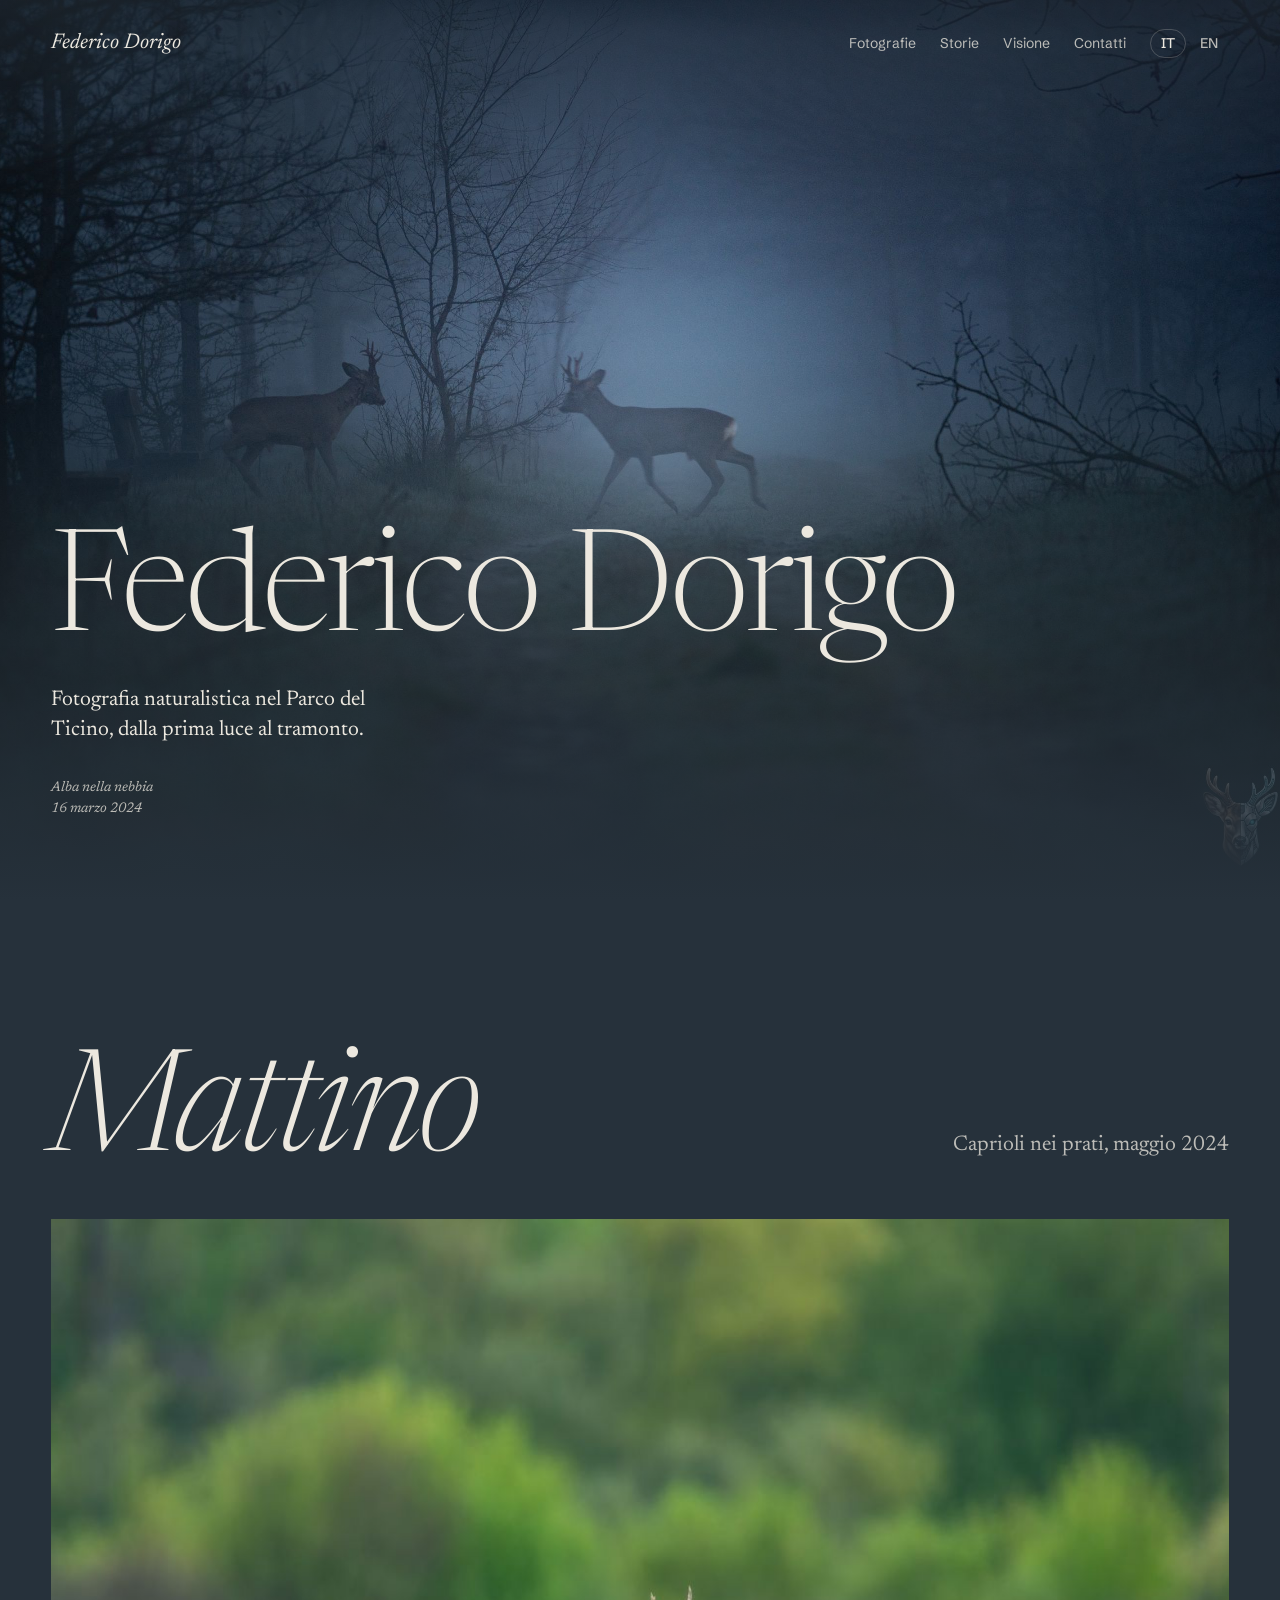
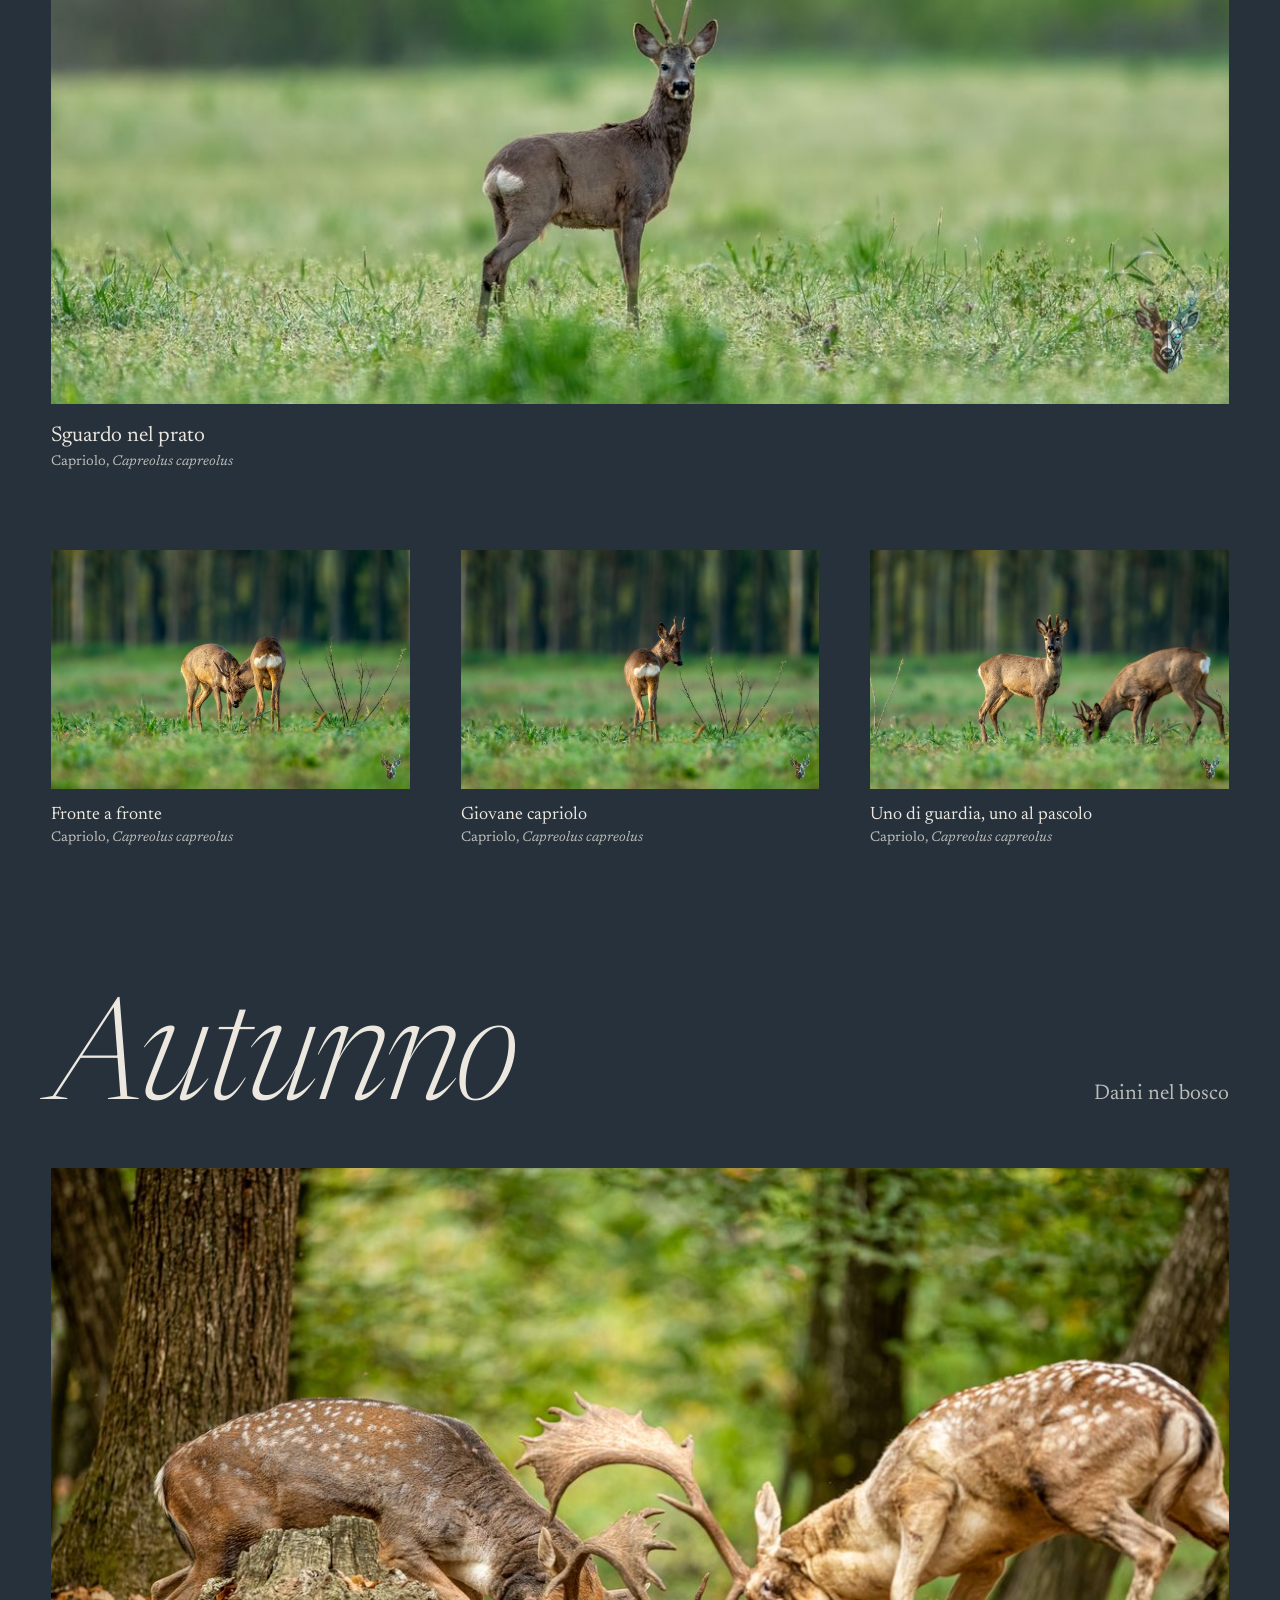
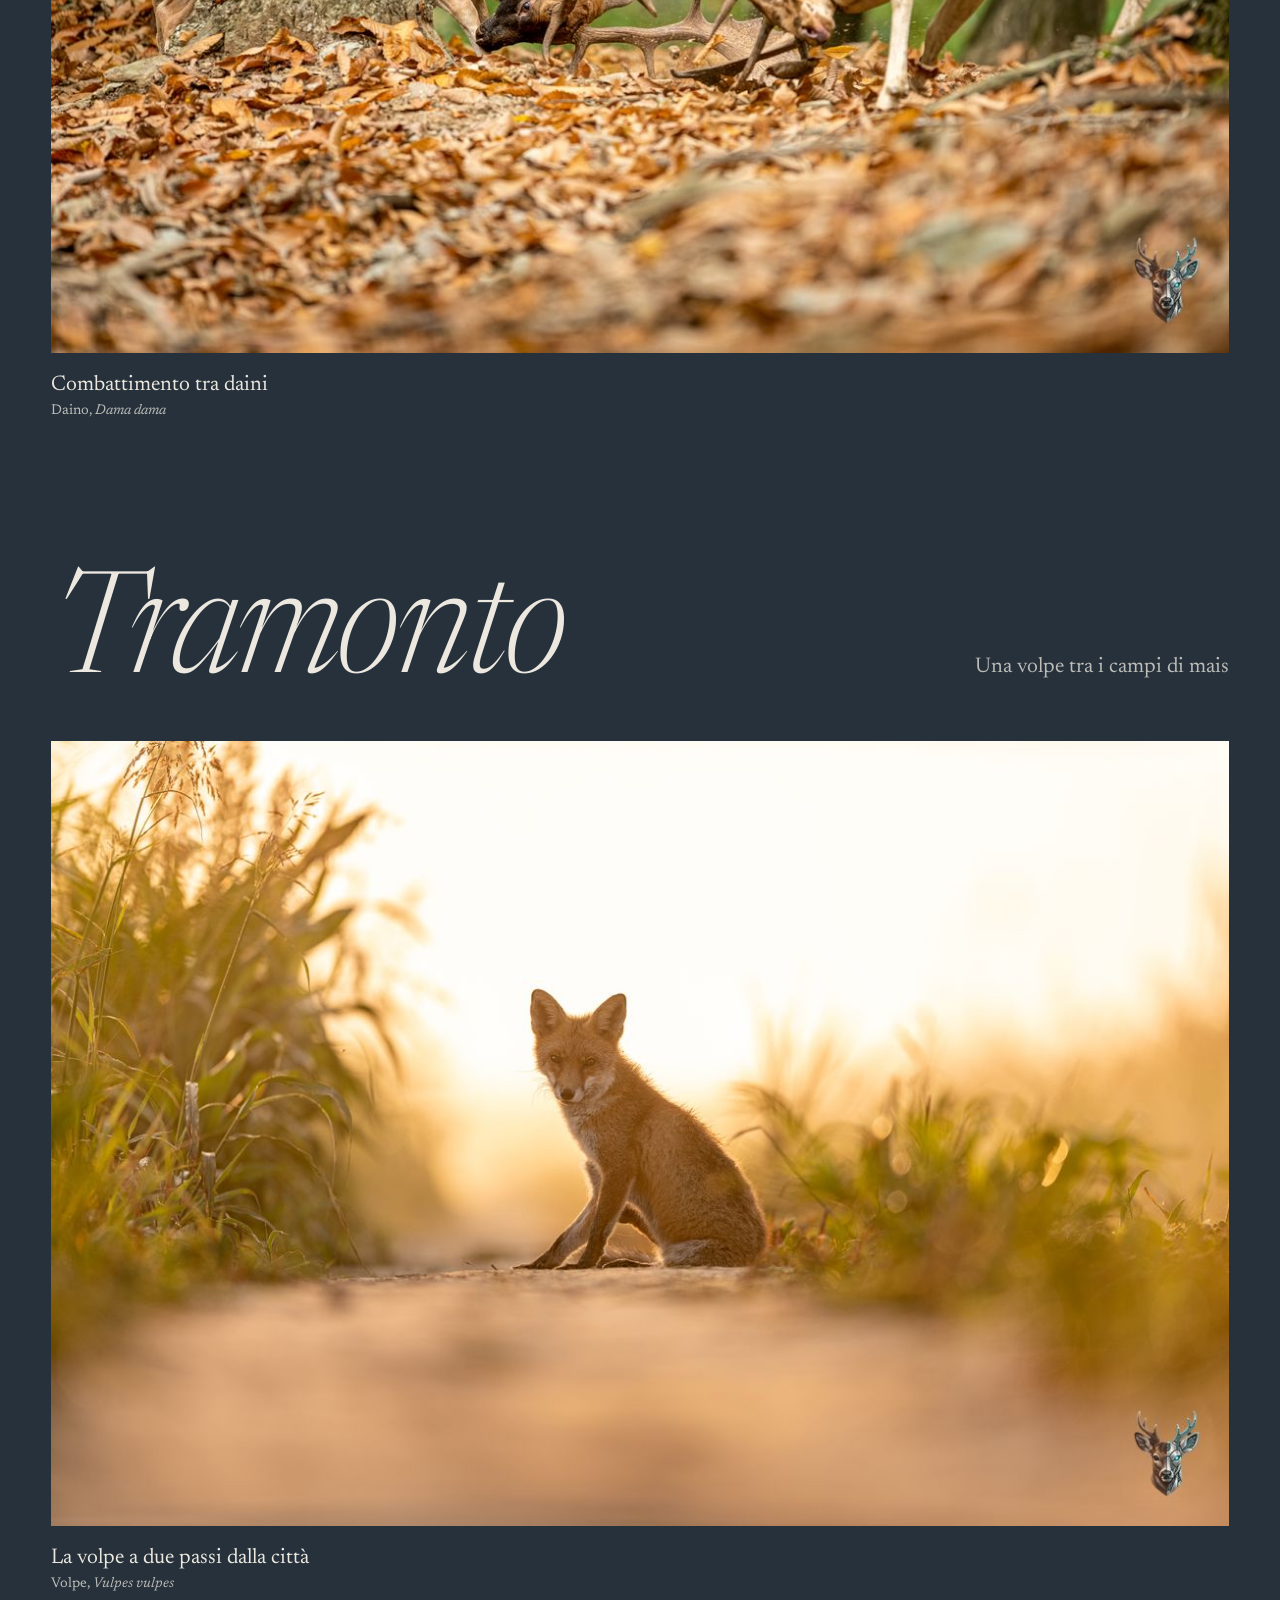
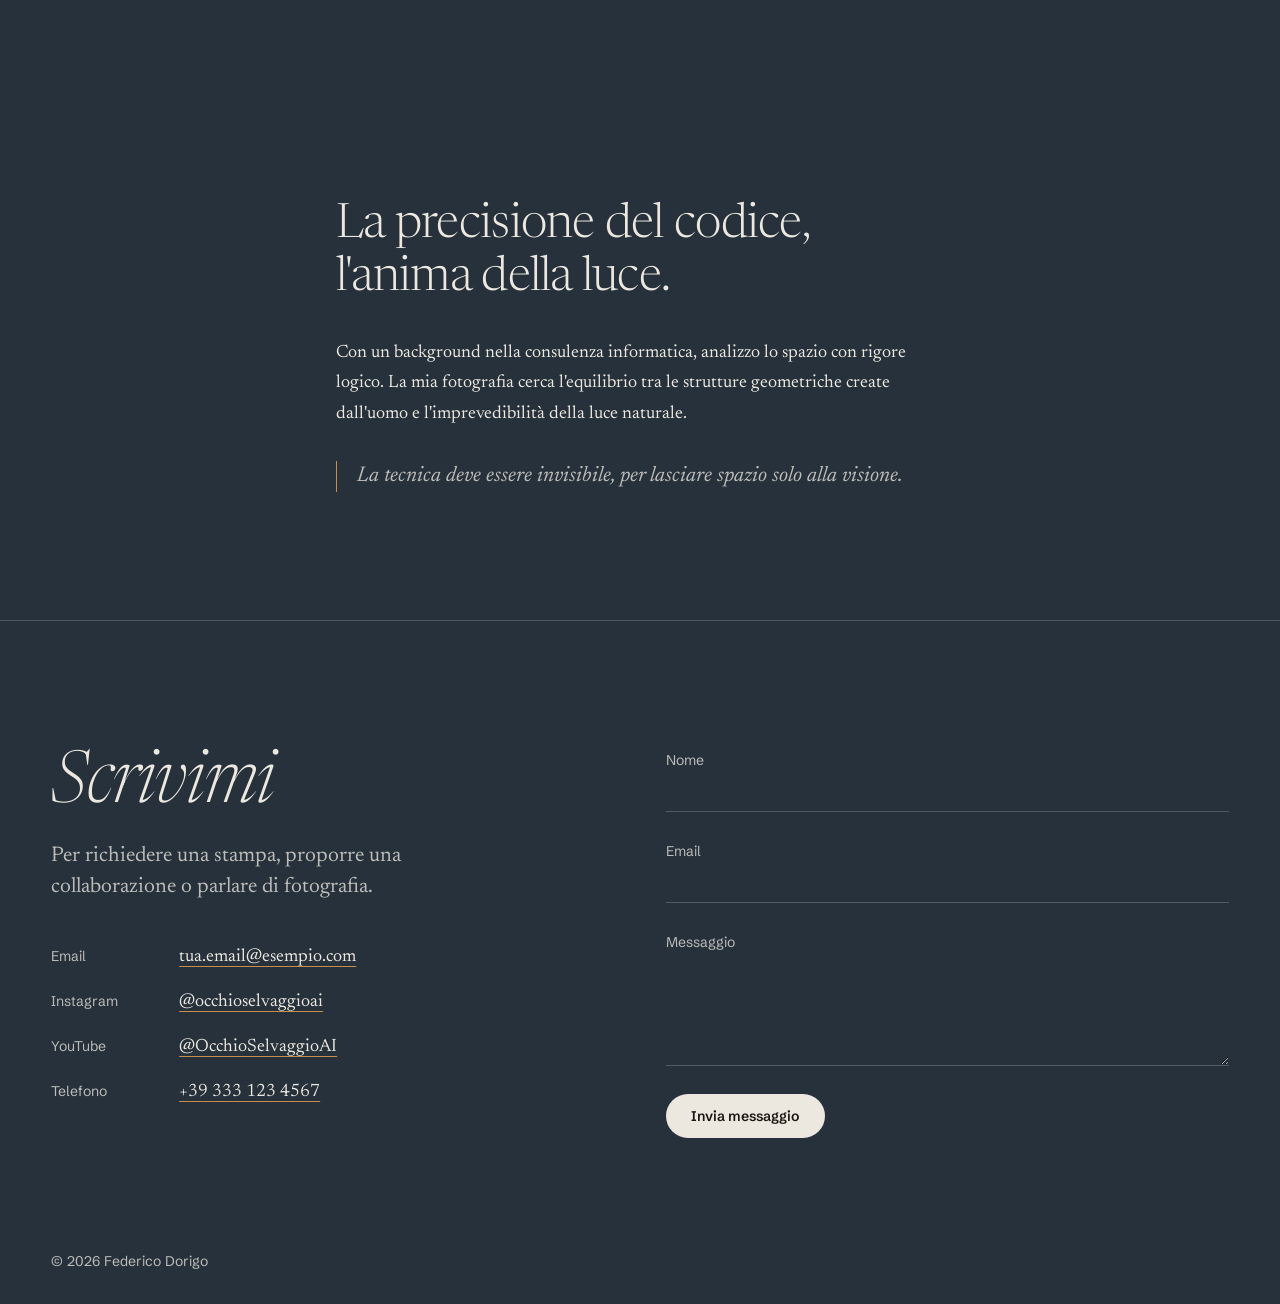
==== index.html @ 9bd54f13 "Publish portfolio site Co-Authored-By: Claude Opus 5.5 <noreply@anthropic.com>" ====
<!DOCTYPE html>
<html lang="it" data-title-en="Federico Dorigo | Wildlife photography">
<head>
    <meta charset="UTF-8">
    <meta name="viewport" content="width=device-width, initial-scale=1.0">
    <title>Federico Dorigo | Fotografia naturalistica</title>
    <meta name="description" content="Fotografie di caprioli, daini e volpi nel Parco del Ticino, dall'alba al tramonto.">

    <link rel="preconnect" href="https://fonts.googleapis.com">
    <link rel="preconnect" href="https://fonts.gstatic.com" crossorigin>
    <link href="https://fonts.googleapis.com/css2?family=Newsreader:ital,opsz,wght@0,6..72,200..700;1,6..72,200..700&family=Schibsted+Grotesk:wght@400;500;600&display=swap" rel="stylesheet">

    <link rel="preload" as="image" href="assets/images/web/albe-nella-nebbia-20240316-2400.jpg"
          imagesrcset="assets/images/web/albe-nella-nebbia-20240316-1200.jpg 1200w, assets/images/web/albe-nella-nebbia-20240316-2400.jpg 2400w"
          imagesizes="100vw">
    <link rel="stylesheet" href="assets/css/style.css">
</head>
<body data-tone="fog">

    <a class="skip-link" href="#giornata" data-en="Skip to the photographs">Vai alle fotografie</a>

    <header class="site-header">
        <a class="wordmark" href="index.html">Federico Dorigo</a>
        <nav class="site-nav" aria-label="Principale" data-en-aria-label="Main">
            <a href="#giornata" data-en="Photographs">Fotografie</a>
            <a href="blog/blog.html" data-en="Stories">Storie</a>
            <a href="#visione" data-en="About">Visione</a>
            <a href="#contatti" data-en="Contact">Contatti</a>
        </nav>
        <div class="lang-switch" role="group" aria-label="Lingua" data-en-aria-label="Language">
            <button type="button" data-lang="it" aria-pressed="true">IT</button>
            <button type="button" data-lang="en" aria-pressed="false">EN</button>
        </div>
    </header>

    <main>
        <!-- Ingresso: la prima luce, nella nebbia -->
        <section class="hero" data-tone="fog">
            <img class="hero-img"
                 src="assets/images/web/albe-nella-nebbia-20240316-2400.jpg"
                 srcset="assets/images/web/albe-nella-nebbia-20240316-1200.jpg 1200w, assets/images/web/albe-nella-nebbia-20240316-2400.jpg 2400w"
                 sizes="100vw"
                 alt="Due caprioli attraversano un sentiero nel bosco avvolto dalla nebbia blu prima dell'alba"
                 data-en-alt="Two roe deer cross a woodland path wrapped in blue fog before sunrise">
            <div class="hero-text">
                <h1>Federico Dorigo</h1>
                <p class="hero-lede" data-en="Wildlife photography in the Parco del Ticino, from first light to sunset.">Fotografia naturalistica nel Parco del Ticino, dalla prima luce al tramonto.</p>
                <p class="field-note">
                    <span data-en="Dawn in the fog">Alba nella nebbia</span><br>
                    <span data-en="16 March 2024">16 marzo 2024</span>
                </p>
            </div>
        </section>

        <!-- La giornata: le foto in ordine di luce -->
        <div id="giornata" class="day">

            <section class="chapter" data-tone="moss" aria-labelledby="mattino">
                <header class="chapter-head">
                    <h2 id="mattino" data-en="Morning">Mattino</h2>
                    <p data-en="Roe deer in the meadows, May 2024">Caprioli nei prati, maggio 2024</p>
                </header>

                <figure class="photo photo--lead">
                    <button type="button" class="photo-open" aria-label="Apri a schermo intero" data-en-aria-label="View full screen">
                        <img src="assets/images/web/capriolo-202405507-4-2400.jpg"
                             srcset="assets/images/web/capriolo-202405507-4-1200.jpg 1200w, assets/images/web/capriolo-202405507-4-2400.jpg 2400w"
                             sizes="(min-width: 1400px) 1320px, 92vw"
                             width="2400" height="1598" loading="lazy"
                             alt="Un capriolo maschio fermo nel prato guarda verso l'obiettivo, alle spalle una siepe verde sfocata"
                             data-en-alt="A roe buck stands still in the meadow looking toward the lens, a soft green hedge behind him">
                    </button>
                    <figcaption>
                        <span class="photo-title" data-en="Eye to eye in the meadow">Sguardo nel prato</span>
                        <span class="photo-species" data-en="Roe deer, <i>Capreolus capreolus</i>">Capriolo, <i>Capreolus capreolus</i></span>
                    </figcaption>
                </figure>

                <div class="photo-row">
                    <figure class="photo">
                        <button type="button" class="photo-open" aria-label="Apri a schermo intero" data-en-aria-label="View full screen">
                            <img src="assets/images/web/capriolo-202405507-2-1200.jpg"
                                 srcset="assets/images/web/capriolo-202405507-2-1200.jpg 1200w, assets/images/web/capriolo-202405507-2-2400.jpg 2400w"
                                 sizes="(min-width: 900px) 30vw, 92vw"
                                 width="2400" height="1598" loading="lazy"
                                 alt="Due caprioli accostano la testa nel prato davanti a un filare di pioppi"
                                 data-en-alt="Two roe deer press their heads together in the meadow in front of a row of poplars">
                        </button>
                        <figcaption>
                            <span class="photo-title" data-en="Head to head">Fronte a fronte</span>
                            <span class="photo-species" data-en="Roe deer, <i>Capreolus capreolus</i>">Capriolo, <i>Capreolus capreolus</i></span>
                        </figcaption>
                    </figure>

                    <figure class="photo">
                        <button type="button" class="photo-open" aria-label="Apri a schermo intero" data-en-aria-label="View full screen">
                            <img src="assets/images/web/capriolo-202405507-3-1200.jpg"
                                 srcset="assets/images/web/capriolo-202405507-3-1200.jpg 1200w, assets/images/web/capriolo-202405507-3-2400.jpg 2400w"
                                 sizes="(min-width: 900px) 30vw, 92vw"
                                 width="2400" height="1598" loading="lazy"
                                 alt="Un giovane capriolo si volta a guardare indietro tra gli steli d'erba"
                                 data-en-alt="A young roe deer turns to look back between the grass stems">
                        </button>
                        <figcaption>
                            <span class="photo-title" data-en="Young roe deer">Giovane capriolo</span>
                            <span class="photo-species" data-en="Roe deer, <i>Capreolus capreolus</i>">Capriolo, <i>Capreolus capreolus</i></span>
                        </figcaption>
                    </figure>

                    <figure class="photo">
                        <button type="button" class="photo-open" aria-label="Apri a schermo intero" data-en-aria-label="View full screen">
                            <img src="assets/images/web/capriolo-202405507-1200.jpg"
                                 srcset="assets/images/web/capriolo-202405507-1200.jpg 1200w, assets/images/web/capriolo-202405507-2400.jpg 2400w"
                                 sizes="(min-width: 900px) 30vw, 92vw"
                                 width="2400" height="1598" loading="lazy"
                                 alt="Un capriolo maschio in piedi osserva mentre un secondo pascola accanto a lui"
                                 data-en-alt="A roe buck stands watch while a second one grazes beside him">
                        </button>
                        <figcaption>
                            <span class="photo-title" data-en="One keeps watch, one grazes">Uno di guardia, uno al pascolo</span>
                            <span class="photo-species" data-en="Roe deer, <i>Capreolus capreolus</i>">Capriolo, <i>Capreolus capreolus</i></span>
                        </figcaption>
                    </figure>
                </div>
            </section>

            <section class="chapter" data-tone="rust" aria-labelledby="autunno">
                <header class="chapter-head">
                    <h2 id="autunno" data-en="Autumn">Autunno</h2>
                    <p data-en="Fallow deer in the woods">Daini nel bosco</p>
                </header>

                <figure class="photo photo--lead">
                    <button type="button" class="photo-open" aria-label="Apri a schermo intero" data-en-aria-label="View full screen">
                        <img src="assets/images/web/daino-combattimento-1-2400.jpg"
                             srcset="assets/images/web/daino-combattimento-1-1200.jpg 1200w, assets/images/web/daino-combattimento-1-2400.jpg 2400w"
                             sizes="(min-width: 1400px) 1320px, 92vw"
                             width="2400" height="1600" loading="lazy"
                             alt="Due daini maschi si scontrano con i palchi incrociati sulle foglie secche del bosco"
                             data-en-alt="Two fallow bucks clash with locked antlers on the dry leaves of the forest floor">
                    </button>
                    <figcaption>
                        <span class="photo-title" data-en="Fallow bucks fighting">Combattimento tra daini</span>
                        <span class="photo-species" data-en="Fallow deer, <i>Dama dama</i>">Daino, <i>Dama dama</i></span>
                    </figcaption>
                </figure>
            </section>

            <section class="chapter" data-tone="dusk" aria-labelledby="tramonto">
                <header class="chapter-head">
                    <h2 id="tramonto" data-en="Sunset">Tramonto</h2>
                    <p data-en="A fox between the cornfields">Una volpe tra i campi di mais</p>
                </header>

                <figure class="photo photo--lead">
                    <button type="button" class="photo-open" aria-label="Apri a schermo intero" data-en-aria-label="View full screen">
                        <img src="assets/images/web/fired-fox-2400.jpg"
                             srcset="assets/images/web/fired-fox-1200.jpg 1200w, assets/images/web/fired-fox-2400.jpg 2400w"
                             sizes="(min-width: 1400px) 1320px, 92vw"
                             width="2400" height="1600" loading="lazy"
                             alt="Una giovane volpe seduta su una strada sterrata tra il mais, in controluce nel sole del tramonto"
                             data-en-alt="A young fox sits on a dirt track between the corn, backlit by the setting sun">
                    </button>
                    <figcaption>
                        <span class="photo-title" data-en="A fox a few steps from town">La volpe a due passi dalla città</span>
                        <span class="photo-species" data-en="Red fox, <i>Vulpes vulpes</i>">Volpe, <i>Vulpes vulpes</i></span>
                    </figcaption>
                </figure>
            </section>
        </div>

        <section id="visione" class="about" data-tone="night" aria-labelledby="visione-title">
            <div class="about-inner">
                <h2 id="visione-title" data-en="The precision of code, the soul of light.">La precisione del codice, l'anima della luce.</h2>
                <p data-en="With a background in IT consulting, I read space with logical rigour. My photography looks for the balance between the structures people build and the unpredictability of natural light.">Con un background nella consulenza informatica, analizzo lo spazio con rigore logico. La mia fotografia cerca l'equilibrio tra le strutture geometriche create dall'uomo e l'imprevedibilità della luce naturale.</p>
                <blockquote>
                    <p data-en="Technique should be invisible, so that only the vision remains.">La tecnica deve essere invisibile, per lasciare spazio solo alla visione.</p>
                </blockquote>
            </div>
        </section>
    </main>

    <footer id="contatti" class="contact" data-tone="night" aria-labelledby="contatti-title">
        <div class="contact-inner">
            <div class="contact-info">
                <h2 id="contatti-title" data-en="Write to me">Scrivimi</h2>
                <p data-en="To order a print, propose a collaboration or talk about photography.">Per richiedere una stampa, proporre una collaborazione o parlare di fotografia.</p>

                <!-- Sostituisci con i tuoi contatti reali -->
                <dl class="contact-list">
                    <div>
                        <dt>Email</dt>
                        <dd><a href="mailto:tua.email@esempio.com">tua.email@esempio.com</a></dd>
                    </div>
                    <div>
                        <dt>Instagram</dt>
                        <dd><a href="https://www.instagram.com/occhioselvaggioai/" target="_blank" rel="noopener noreferrer">@occhioselvaggioai</a></dd>
                    </div>
                    <div>
                        <dt>YouTube</dt>
                        <dd><a href="https://www.youtube.com/@OcchioSelvaggioAI" target="_blank" rel="noopener noreferrer">@OcchioSelvaggioAI</a></dd>
                    </div>
                    <div>
                        <dt data-en="Phone">Telefono</dt>
                        <dd><a href="tel:+393331234567">+39 333 123 4567</a></dd>
                    </div>
                </dl>
            </div>

            <!-- Formspree: sostituisci tuo-id-formspree con l'ID del tuo form -->
            <form action="https://formspree.io/f/tuo-id-formspree" method="POST" class="contact-form">
                <label for="name" data-en="Name">Nome</label>
                <input type="text" id="name" name="name" autocomplete="name" required>

                <label for="email">Email</label>
                <input type="email" id="email" name="email" autocomplete="email" required>

                <label for="message" data-en="Message">Messaggio</label>
                <textarea id="message" name="message" rows="5" required></textarea>

                <button type="submit" class="btn" data-en="Send message">Invia messaggio</button>
            </form>
        </div>
        <p class="colophon">&copy; 2026 Federico Dorigo</p>
    </footer>

    <dialog class="lightbox" id="lightbox" aria-label="Fotografia a schermo intero" data-en-aria-label="Full screen photograph">
        <img class="lightbox-img" alt="">
        <p class="lightbox-caption"></p>
        <div class="lightbox-controls">
            <button type="button" class="lb-prev" data-en="Previous">Precedente</button>
            <button type="button" class="lb-next" data-en="Next">Successiva</button>
            <button type="button" class="lb-close" data-en="Close">Chiudi</button>
        </div>
    </dialog>

    <script src="assets/js/script.js"></script>
</body>
</html>
---- assets/css/style.css ----
/* ==========================================
   TOKEN
   La pagina segue la luce delle fotografie:
   nebbia, prato, foglie secche, tramonto, notte.
   ========================================== */
:root {
    --fog: #26313B;
    --moss: #2F3A26;
    --rust: #5A3320;
    --dusk: #5E4019;
    --night: #1A1712;
    --paper: #ECE8DF;
    --amber: #C98E4E;

    --bg: var(--fog);
    --text: var(--paper);
    --text-soft: color-mix(in srgb, var(--paper) 76%, transparent);
    --rule: color-mix(in srgb, var(--paper) 22%, transparent);

    --serif: 'Newsreader', Georgia, serif;
    --sans: 'Schibsted Grotesk', system-ui, sans-serif;

    /* Scala tipografica (quarta giusta, 1.333) */
    --fs-small: 0.875rem;
    --fs-body: 1.125rem;
    --fs-lead: 1.333rem;
    --fs-h3: 1.777rem;
    --fs-display: clamp(3.5rem, 11vw, 9rem);

    --gutter: clamp(16px, 4vw, 56px);
    --measure: 1320px;
    --tone-duration: 1.6s;
}

/* Registrata come colore, così il cambio di tono sfuma anche nei gradienti */
@property --bg {
    syntax: '<color>';
    inherits: true;
    initial-value: #26313B;
}

body[data-tone="fog"]   { --bg: var(--fog); }
body[data-tone="moss"]  { --bg: var(--moss); }
body[data-tone="rust"]  { --bg: var(--rust); }
body[data-tone="dusk"]  { --bg: var(--dusk); }
body[data-tone="night"] { --bg: var(--night); }

*, *::before, *::after { box-sizing: border-box; }

* { margin: 0; }

html {
    scroll-behavior: smooth;
    -webkit-text-size-adjust: 100%;
}

body {
    background-color: var(--bg);
    color: var(--text);
    font-family: var(--serif);
    font-size: var(--fs-body);
    font-optical-sizing: auto;
    line-height: 1.6;
    overflow-x: hidden;
    transition: --bg var(--tone-duration) ease;
}

img { display: block; max-width: 100%; height: auto; }

a { color: inherit; }

:focus-visible {
    outline: 2px solid var(--paper);
    outline-offset: 4px;
}

.skip-link {
    position: absolute;
    left: var(--gutter);
    top: -100px;
    z-index: 100;
    padding: 0.5rem 1rem;
    background: var(--paper);
    color: var(--night);
    font-family: var(--sans);
    font-size: var(--fs-small);
}

.skip-link:focus { top: 1rem; }

/* ==========================================
   INTESTAZIONE
   ========================================== */
.site-header {
    position: absolute;
    inset: 0 0 auto 0;
    z-index: 10;
    display: grid;
    grid-template-columns: 1fr auto;
    grid-template-areas:
        "mark lang"
        "nav  nav";
    gap: 0.75rem 1.5rem;
    align-items: baseline;
    padding: 1.25rem var(--gutter);
    font-family: var(--sans);
    font-size: var(--fs-small);
}

@media (min-width: 760px) {
    .site-header {
        grid-template-columns: 1fr auto auto;
        grid-template-areas: "mark nav lang";
        padding-top: 1.75rem;
    }
}

.wordmark {
    grid-area: mark;
    font-family: var(--serif);
    font-size: var(--fs-lead);
    font-style: italic;
    text-decoration: none;
    line-height: 1;
}

.site-nav {
    grid-area: nav;
    display: flex;
    flex-wrap: wrap;
    gap: 0.25rem 1.5rem;
}

.site-nav a {
    color: var(--text-soft);
    text-decoration: none;
    padding-block: 0.25rem;
}

.site-nav a:hover,
.site-nav a[aria-current="page"] {
    color: var(--text);
    text-decoration: underline;
    text-decoration-color: var(--amber);
    text-underline-offset: 0.35em;
}

.lang-switch {
    grid-area: lang;
    display: flex;
    gap: 0.25rem;
}

.lang-switch button {
    font: inherit;
    font-weight: 500;
    color: var(--text-soft);
    background: none;
    border: 1px solid transparent;
    border-radius: 999px;
    padding: 0.15rem 0.6rem;
    cursor: pointer;
}

.lang-switch button[aria-pressed="true"] {
    color: var(--text);
    border-color: var(--rule);
}

/* ==========================================
   INGRESSO
   ========================================== */
.hero {
    position: relative;
    min-height: max(560px, 100svh);
    display: flex;
    align-items: flex-end;
    overflow: hidden;
}

.hero-img {
    position: absolute;
    inset: 0;
    width: 100%;
    height: 100%;
    object-fit: cover;
    object-position: 55% 50%;
}

/* La foto sfuma nel colore della pagina, così la nebbia continua sotto */
.hero::after {
    content: '';
    position: absolute;
    inset: 0;
    background:
        linear-gradient(to top, var(--bg) 0%, color-mix(in srgb, var(--bg) 55%, transparent) 30%, transparent 60%),
        linear-gradient(to bottom, color-mix(in srgb, var(--fog) 60%, transparent) 0%, transparent 25%);
}

.hero-text {
    position: relative;
    z-index: 1;
    width: 100%;
    max-width: calc(var(--measure) + 2 * var(--gutter));
    margin-inline: auto;
    padding: 0 var(--gutter) clamp(2.5rem, 7vw, 5rem);
}

.hero h1 {
    font-size: var(--fs-display);
    font-weight: 250;
    font-variation-settings: "opsz" 72;
    line-height: 0.92;
    letter-spacing: -0.025em;
    margin-bottom: 1.5rem;
}

.hero-lede {
    font-size: var(--fs-lead);
    line-height: 1.4;
    max-width: 30ch;
    margin-bottom: 2rem;
}

.field-note {
    font-style: italic;
    font-size: var(--fs-small);
    color: var(--text-soft);
    line-height: 1.5;
}

/* ==========================================
   LA GIORNATA
   ========================================== */
.chapter {
    max-width: calc(var(--measure) + 2 * var(--gutter));
    margin-inline: auto;
    padding: clamp(5rem, 12vw, 10rem) var(--gutter) 0;
}

.chapter-head {
    display: flex;
    flex-wrap: wrap;
    align-items: baseline;
    justify-content: space-between;
    gap: 0.5rem 2rem;
    margin-bottom: clamp(1.5rem, 3vw, 2.5rem);
}

.chapter-head h2 {
    font-size: var(--fs-display);
    font-weight: 250;
    font-style: italic;
    font-variation-settings: "opsz" 72;
    line-height: 0.9;
    letter-spacing: -0.03em;
}

.chapter-head p {
    font-size: var(--fs-lead);
    color: var(--text-soft);
    max-width: 28ch;
}

.photo-open {
    display: block;
    width: 100%;
    padding: 0;
    border: 0;
    background: color-mix(in srgb, var(--paper) 6%, transparent);
    cursor: zoom-in;
}

.photo-open img {
    width: 100%;
    aspect-ratio: 3 / 2;
    object-fit: cover;
}

.photo figcaption {
    display: flex;
    flex-direction: column;
    padding-top: 0.875rem;
    max-width: 60ch;
}

.photo-title {
    font-size: var(--fs-body);
    line-height: 1.35;
}

.photo-species {
    font-size: var(--fs-small);
    color: var(--text-soft);
}

.photo--lead figcaption { padding-top: 1.125rem; }

.photo--lead .photo-title { font-size: var(--fs-lead); }

.photo-row {
    display: grid;
    grid-template-columns: 1fr;
    gap: 2.5rem var(--gutter);
    margin-top: clamp(2.5rem, 6vw, 5rem);
}

@media (min-width: 700px) {
    .photo-row { grid-template-columns: repeat(3, 1fr); }
}

/* ==========================================
   VISIONE
   ========================================== */
.about {
    padding: clamp(7rem, 16vw, 13rem) var(--gutter) clamp(4rem, 10vw, 8rem);
}

.about-inner {
    max-width: 38rem;
    margin-inline: auto;
}

.about h2 {
    font-size: clamp(2rem, 4.5vw, 3rem);
    font-weight: 300;
    font-variation-settings: "opsz" 60;
    line-height: 1.1;
    letter-spacing: -0.015em;
    margin-bottom: 2rem;
}

.about p {
    line-height: 1.7;
}

.about blockquote {
    margin-top: 2rem;
    padding-left: 1.25rem;
    border-left: 1px solid var(--amber);
}

.about blockquote p {
    font-style: italic;
    font-size: var(--fs-lead);
    line-height: 1.45;
    color: var(--text-soft);
}

/* ==========================================
   CONTATTI
   ========================================== */
.contact {
    border-top: 1px solid var(--rule);
    padding: clamp(4rem, 10vw, 8rem) var(--gutter) 2rem;
}

.contact-inner {
    max-width: var(--measure);
    margin-inline: auto;
    display: grid;
    grid-template-columns: 1fr;
    gap: 3.5rem;
}

@media (min-width: 860px) {
    .contact-inner { grid-template-columns: 1fr 1fr; gap: var(--gutter); }
}

.contact h2 {
    font-size: clamp(2.5rem, 6vw, 4.5rem);
    font-weight: 250;
    font-style: italic;
    font-variation-settings: "opsz" 72;
    line-height: 1;
    letter-spacing: -0.02em;
    margin-bottom: 1.25rem;
}

.contact-info > p {
    font-size: var(--fs-lead);
    line-height: 1.45;
    color: var(--text-soft);
    max-width: 30ch;
    margin-bottom: 2.5rem;
}

.contact-list {
    display: grid;
    gap: 1rem;
}

.contact-list div {
    display: grid;
    grid-template-columns: 7rem 1fr;
    gap: 1rem;
    align-items: baseline;
}

.contact-list dt {
    font-family: var(--sans);
    font-size: var(--fs-small);
    color: var(--text-soft);
}

.contact-list a {
    text-decoration-color: var(--amber);
    text-underline-offset: 0.3em;
    overflow-wrap: anywhere;
}

.contact-form {
    display: flex;
    flex-direction: column;
    font-family: var(--sans);
    font-size: var(--fs-small);
}

.contact-form label {
    color: var(--text-soft);
    margin-bottom: 0.35rem;
}

.contact-form input,
.contact-form textarea {
    font-family: var(--serif);
    font-size: var(--fs-body);
    color: var(--text);
    background: transparent;
    border: 0;
    border-bottom: 1px solid var(--rule);
    border-radius: 0;
    padding: 0.4rem 0 0.6rem;
    margin-bottom: 1.75rem;
    resize: vertical;
}

.contact-form input:focus-visible,
.contact-form textarea:focus-visible {
    outline: none;
    border-bottom-color: var(--paper);
    box-shadow: 0 1px 0 0 var(--paper);
}

.btn {
    align-self: flex-start;
    font-family: var(--sans);
    font-size: var(--fs-small);
    font-weight: 600;
    color: var(--night);
    background: var(--paper);
    border: 0;
    border-radius: 999px;
    padding: 0.8rem 1.6rem;
    cursor: pointer;
}

.btn:hover { background: var(--amber); }

.colophon {
    max-width: var(--measure);
    margin: clamp(4rem, 10vw, 7rem) auto 0;
    font-family: var(--sans);
    font-size: var(--fs-small);
    color: var(--text-soft);
}

/* ==========================================
   LIGHTBOX
   ========================================== */
.lightbox {
    width: 100vw;
    max-width: 100vw;
    height: 100dvh;
    max-height: 100dvh;
    padding: var(--gutter);
    border: 0;
    background: color-mix(in srgb, var(--night) 97%, transparent);
    color: var(--paper);
}

.lightbox[open] {
    display: grid;
    grid-template-rows: 1fr auto auto;
    justify-items: center;
    gap: 1rem;
}

.lightbox::backdrop { background: var(--night); }

.lightbox-img {
    min-height: 0;
    max-width: 100%;
    max-height: 100%;
    object-fit: contain;
    align-self: center;
}

.lightbox-caption {
    font-size: var(--fs-body);
    text-align: center;
}

.lightbox-caption span { color: var(--text-soft); font-size: var(--fs-small); }

.lightbox-controls {
    display: flex;
    gap: 0.5rem;
    font-family: var(--sans);
    font-size: var(--fs-small);
}

.lightbox-controls button {
    font: inherit;
    color: var(--paper);
    background: none;
    border: 1px solid var(--rule);
    border-radius: 999px;
    padding: 0.45rem 1rem;
    cursor: pointer;
}

.lightbox-controls button:hover { border-color: var(--paper); }

/* ==========================================
   STORIE (blog)
   ========================================== */
.page-blog .site-header { position: static; }

.blog {
    max-width: calc(48rem + 2 * var(--gutter));
    margin-inline: auto;
    padding: clamp(3rem, 8vw, 6rem) var(--gutter) clamp(5rem, 10vw, 8rem);
}

.blog > header { margin-bottom: clamp(3rem, 6vw, 4.5rem); }

.blog h1 {
    font-size: clamp(3rem, 8vw, 5.5rem);
    font-weight: 250;
    font-style: italic;
    font-variation-settings: "opsz" 72;
    line-height: 0.95;
    letter-spacing: -0.025em;
    margin-bottom: 1rem;
}

.blog > header p {
    font-size: var(--fs-lead);
    color: var(--text-soft);
}

.post {
    border-top: 1px solid var(--rule);
    padding-top: 1.5rem;
}

.post time {
    font-family: var(--sans);
    font-size: var(--fs-small);
    color: var(--text-soft);
}

.post h2 {
    font-size: var(--fs-h3);
    font-weight: 400;
    line-height: 1.2;
    margin: 0.5rem 0 0.75rem;
}

.post h2 a { text-decoration: none; }

.post h2 a:hover {
    text-decoration: underline;
    text-decoration-color: var(--amber);
    text-underline-offset: 0.2em;
}

.post p { color: var(--text-soft); max-width: 60ch; }

/* ==========================================
   MOVIMENTO RIDOTTO
   ========================================== */
@media (prefers-reduced-motion: reduce) {
    html { scroll-behavior: auto; }
    body { transition: none; }
}
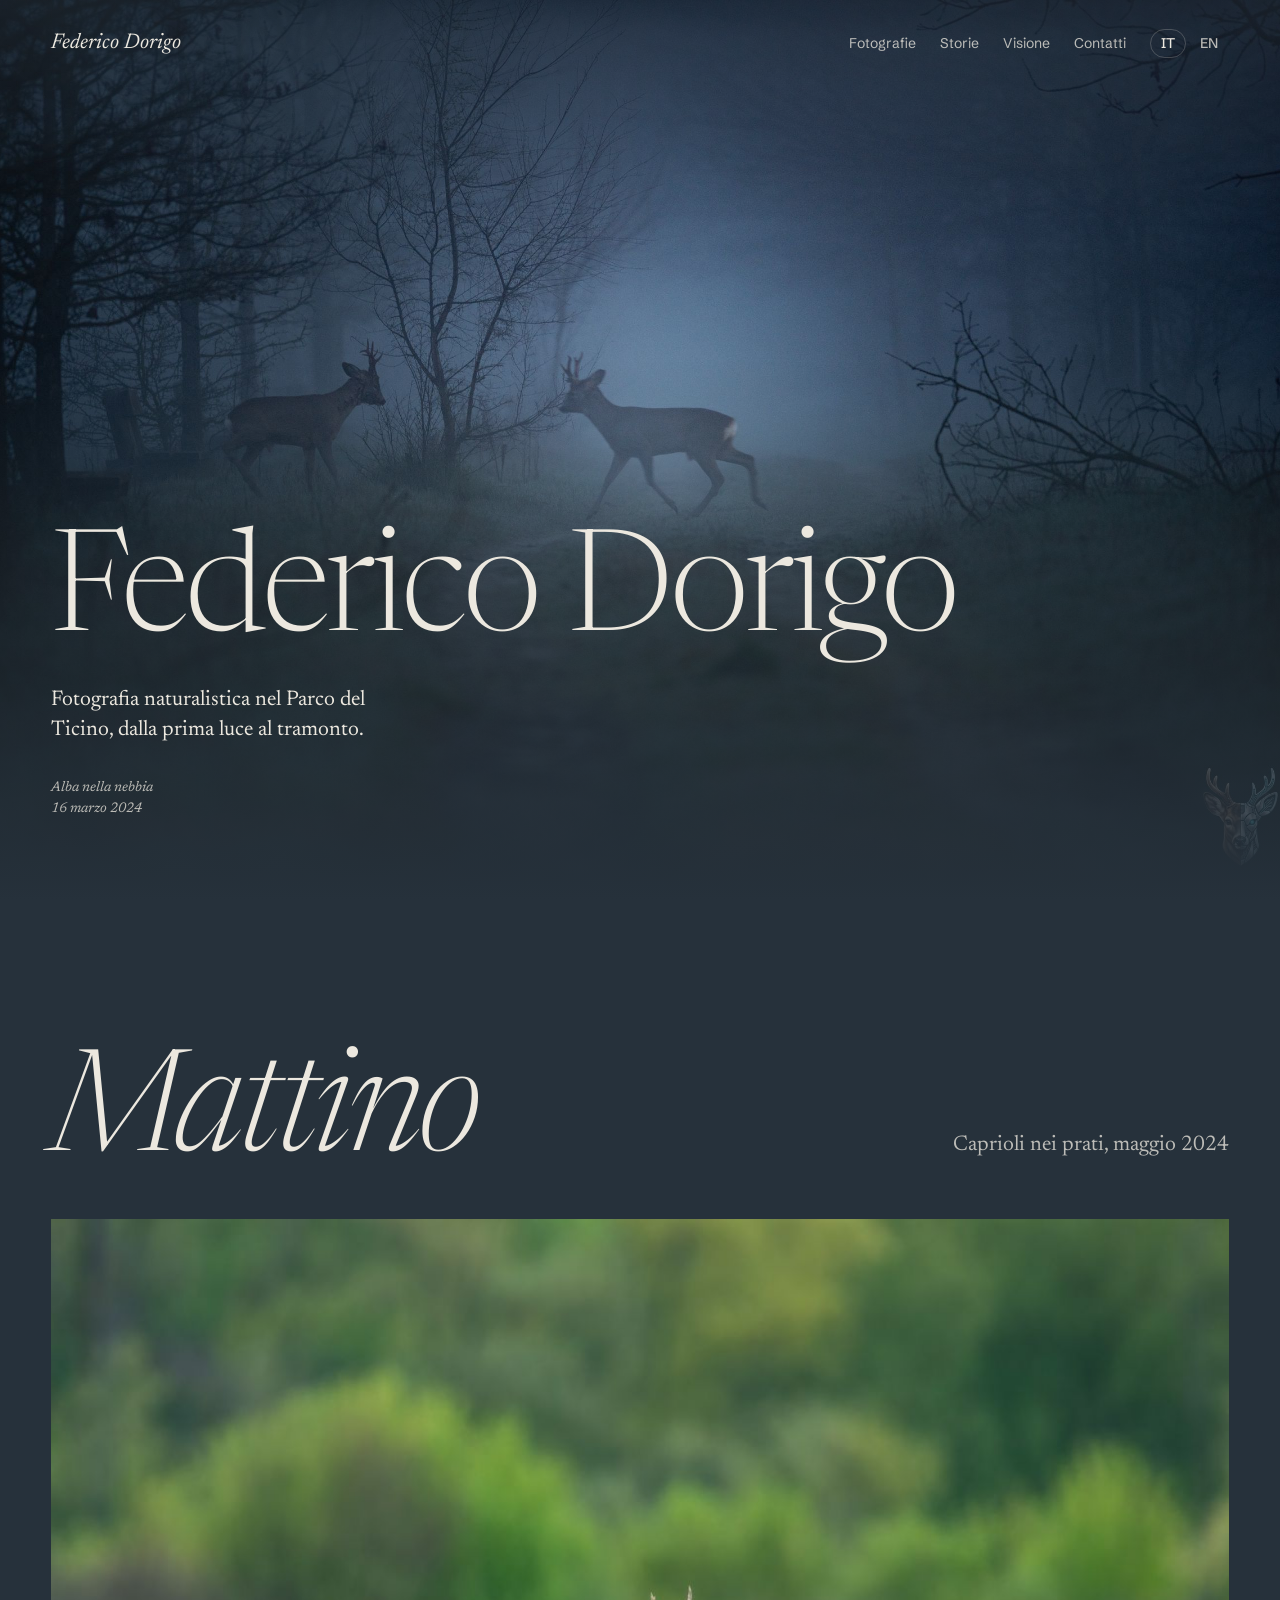
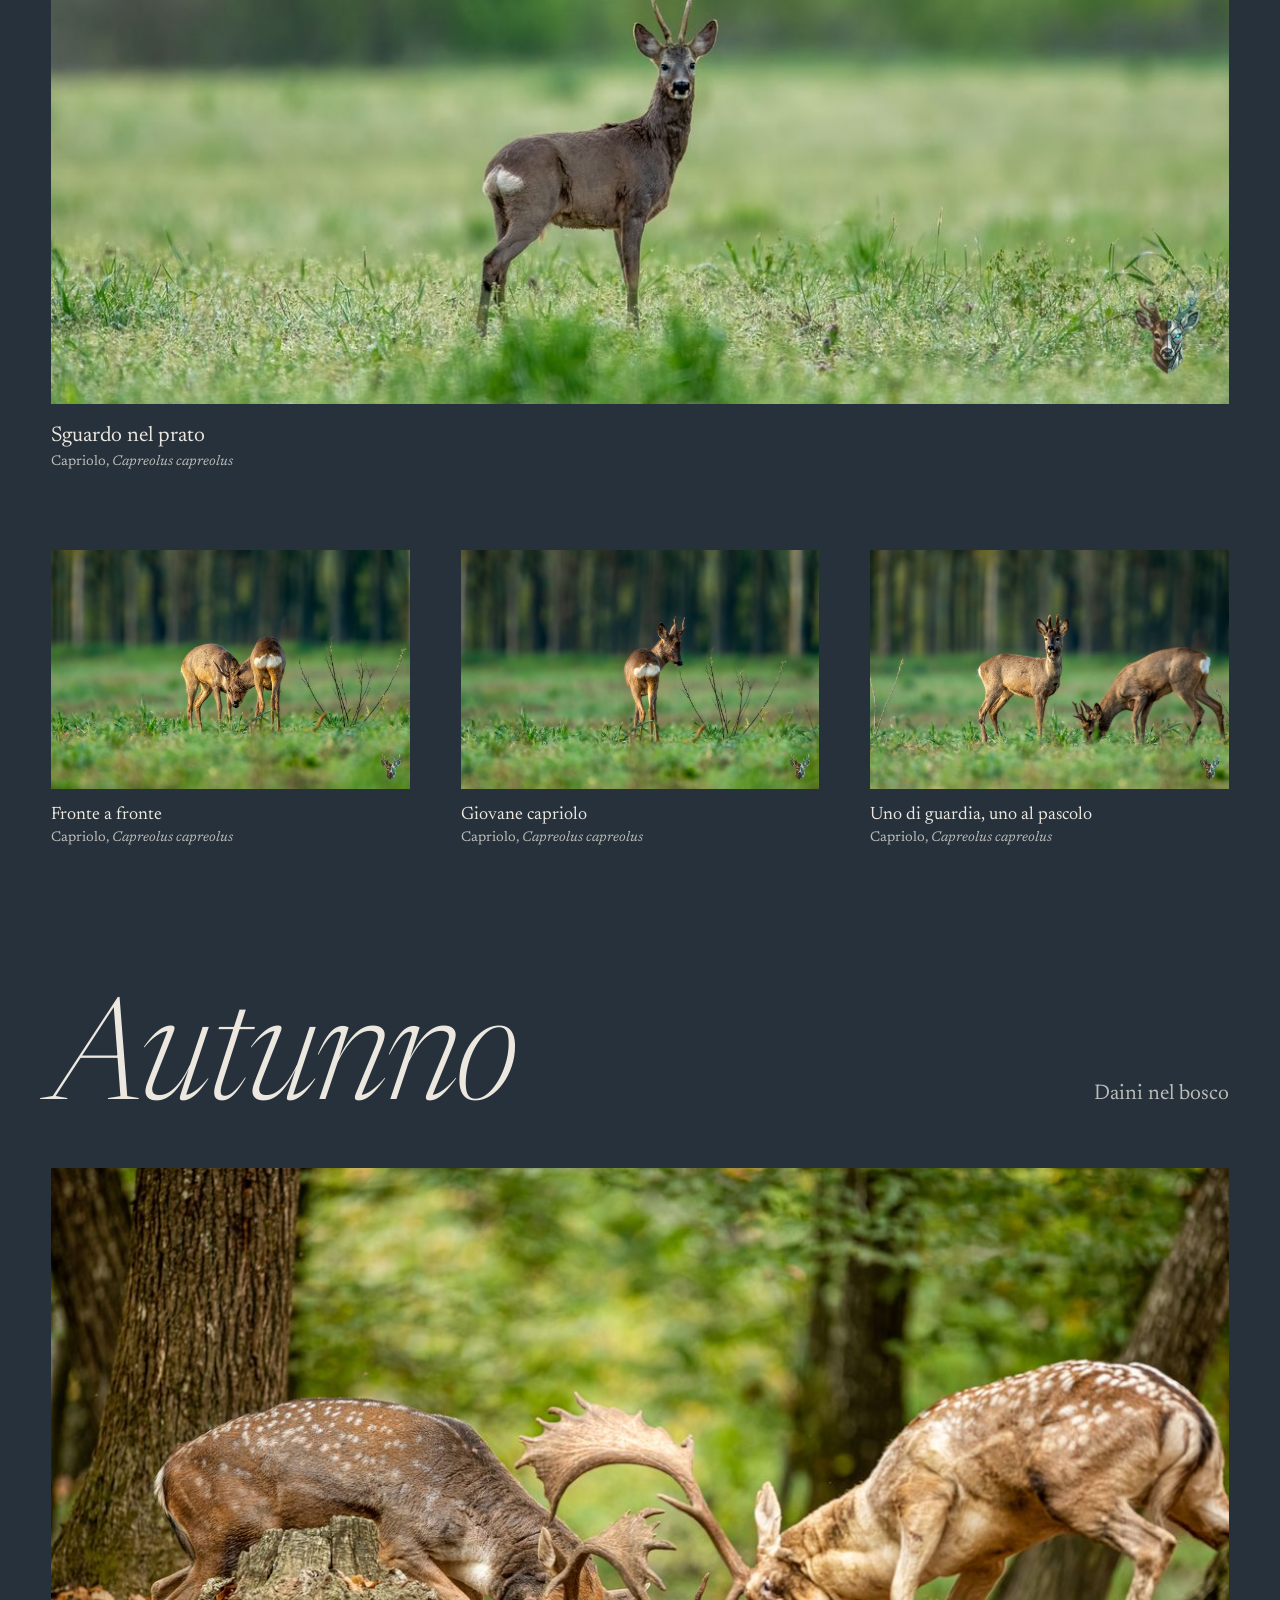
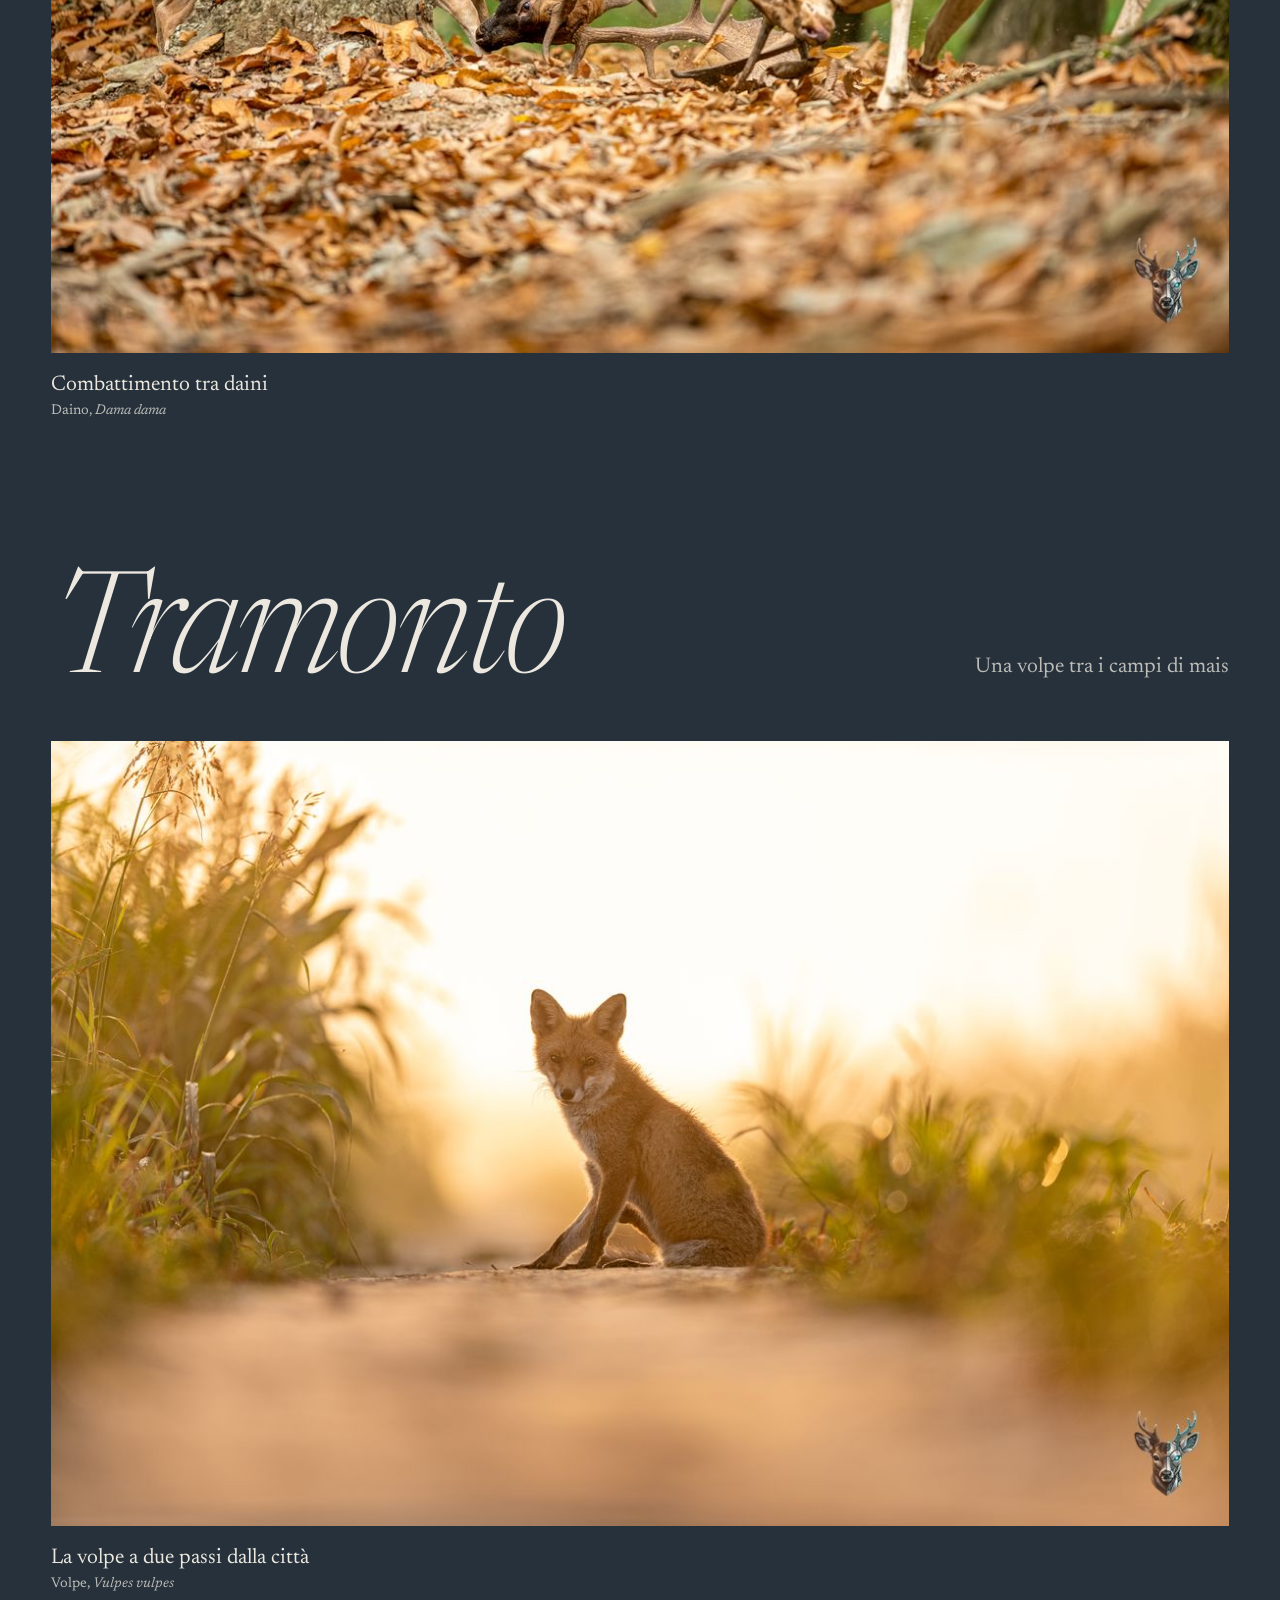
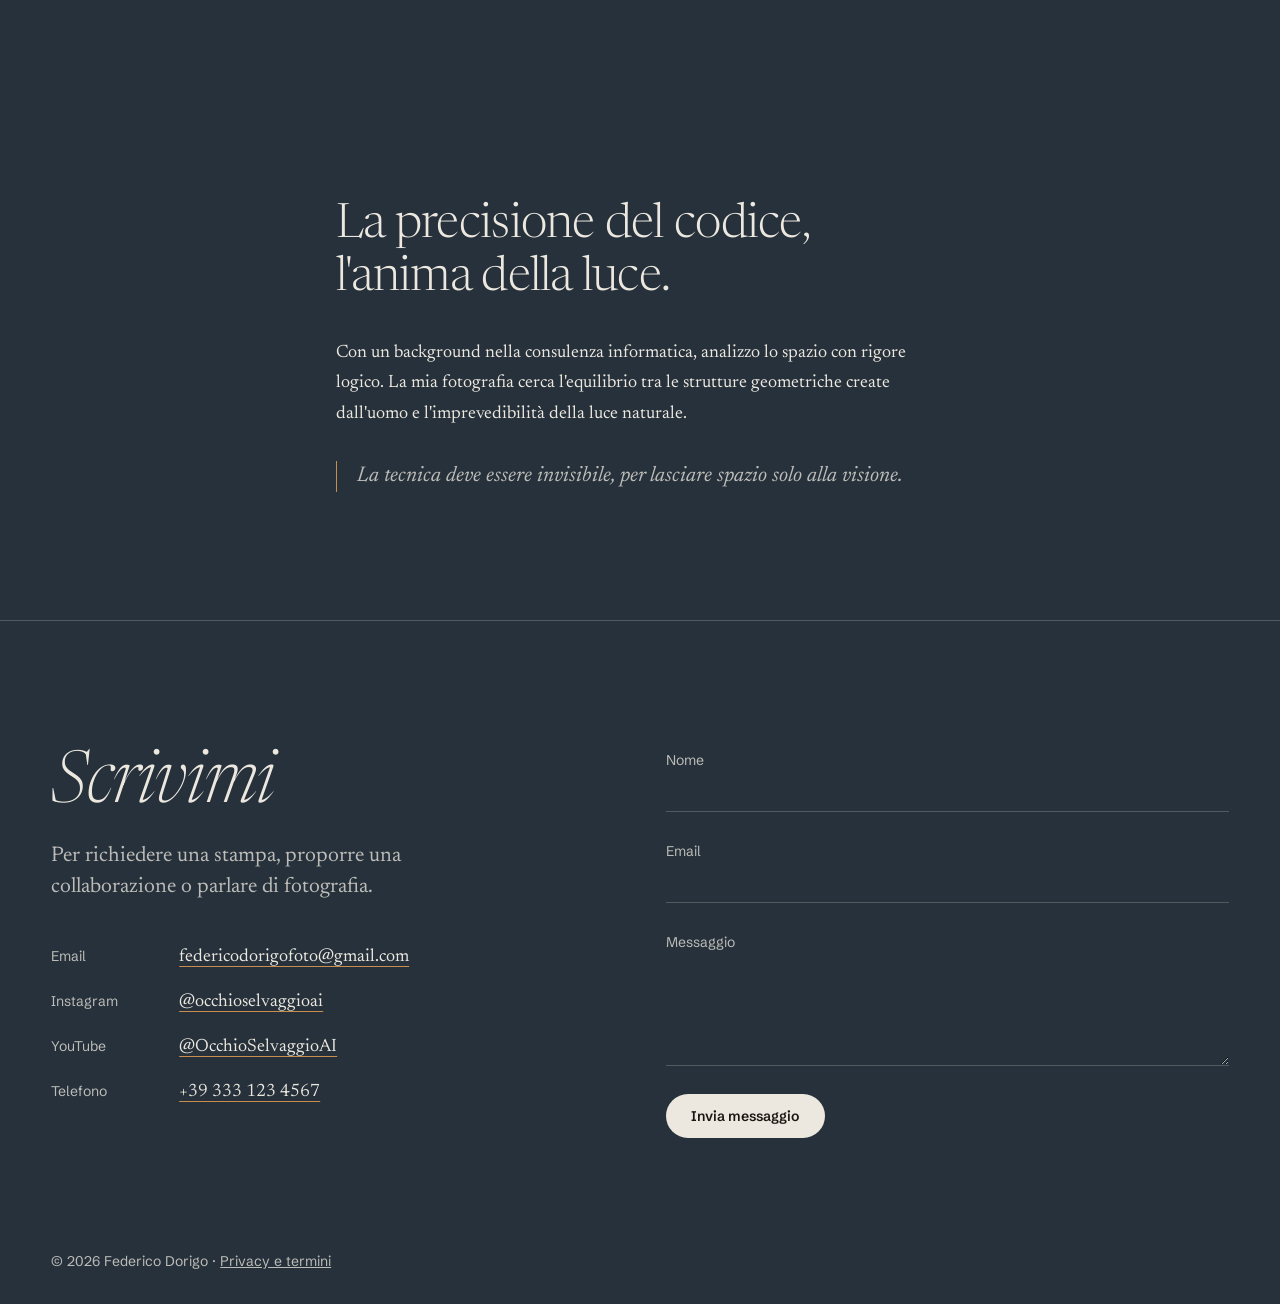
==== commit f035ac6f: "Add privacy policy and terms of service page Co-Authored-By: Claude Opus 5.5 <noreply@anthropic.com>" ====
--- a/index.html
+++ b/index.html
@@ -186,11 +186,11 @@
                 <h2 id="contatti-title" data-en="Write to me">Scrivimi</h2>
                 <p data-en="To order a print, propose a collaboration or talk about photography.">Per richiedere una stampa, proporre una collaborazione o parlare di fotografia.</p>
 
-                <!-- Sostituisci con i tuoi contatti reali -->
+                <!-- Sostituisci il telefono con il tuo numero reale -->
                 <dl class="contact-list">
                     <div>
                         <dt>Email</dt>
-                        <dd><a href="mailto:tua.email@esempio.com">tua.email@esempio.com</a></dd>
+                        <dd><a href="mailto:federicodorigofoto@gmail.com">federicodorigofoto@gmail.com</a></dd>
                     </div>
                     <div>
                         <dt>Instagram</dt>
@@ -221,7 +221,7 @@
                 <button type="submit" class="btn" data-en="Send message">Invia messaggio</button>
             </form>
         </div>
-        <p class="colophon">&copy; 2026 Federico Dorigo</p>
+        <p class="colophon">&copy; 2026 Federico Dorigo · <a href="privacy.html" data-en="Privacy and terms">Privacy e termini</a></p>
     </footer>
 
     <dialog class="lightbox" id="lightbox" aria-label="Fotografia a schermo intero" data-en-aria-label="Full screen photograph">
--- a/assets/css/style.css
+++ b/assets/css/style.css
@@ -579,6 +579,84 @@
 .post p { color: var(--text-soft); max-width: 60ch; }
 
 /* ==========================================
+   PRIVACY E TERMINI
+   Entrambe le lingue sono nel markup: si vede quella di <html lang>.
+   ========================================== */
+html:not([lang="en"]) .legal-lang[lang="en"],
+html[lang="en"] .legal-lang[lang="it"] { display: none; }
+
+.legal .legal-meta {
+    font-family: var(--sans);
+    font-size: var(--fs-small);
+    margin-top: 1rem;
+}
+
+.legal-toc {
+    display: flex;
+    flex-wrap: wrap;
+    gap: 0.5rem 1.5rem;
+    font-family: var(--sans);
+    font-size: var(--fs-small);
+    margin-bottom: clamp(2.5rem, 5vw, 3.5rem);
+}
+
+.legal section {
+    border-top: 1px solid var(--rule);
+    padding-top: 1.5rem;
+    margin-bottom: clamp(3rem, 6vw, 4.5rem);
+    scroll-margin-top: 2rem;
+}
+
+.legal h2 {
+    font-size: var(--fs-h3);
+    font-weight: 400;
+    line-height: 1.2;
+    margin-bottom: 1.5rem;
+}
+
+.legal h3 {
+    font-family: var(--sans);
+    font-size: var(--fs-small);
+    font-weight: 600;
+    letter-spacing: 0.06em;
+    text-transform: uppercase;
+    margin: 2.25rem 0 0.75rem;
+}
+
+.legal h4 {
+    font-size: var(--fs-body);
+    font-weight: 500;
+    font-style: italic;
+    margin: 1.75rem 0 0.5rem;
+}
+
+.legal section p,
+.legal section li {
+    color: var(--text-soft);
+    max-width: 65ch;
+}
+
+.legal section p + p { margin-top: 0.75rem; }
+
+.legal ul {
+    padding-left: 1.25rem;
+    display: grid;
+    gap: 0.5rem;
+}
+
+.legal strong { color: var(--text); font-weight: 500; }
+
+.legal code {
+    font-family: ui-monospace, Consolas, monospace;
+    font-size: 0.85em;
+    overflow-wrap: anywhere;
+}
+
+.legal a { text-decoration-color: var(--amber); text-underline-offset: 0.2em; }
+
+.colophon a { color: inherit; }
+
+/* ==========================================
    MOVIMENTO RIDOTTO
    ========================================== */
 @media (prefers-reduced-motion: reduce) {
